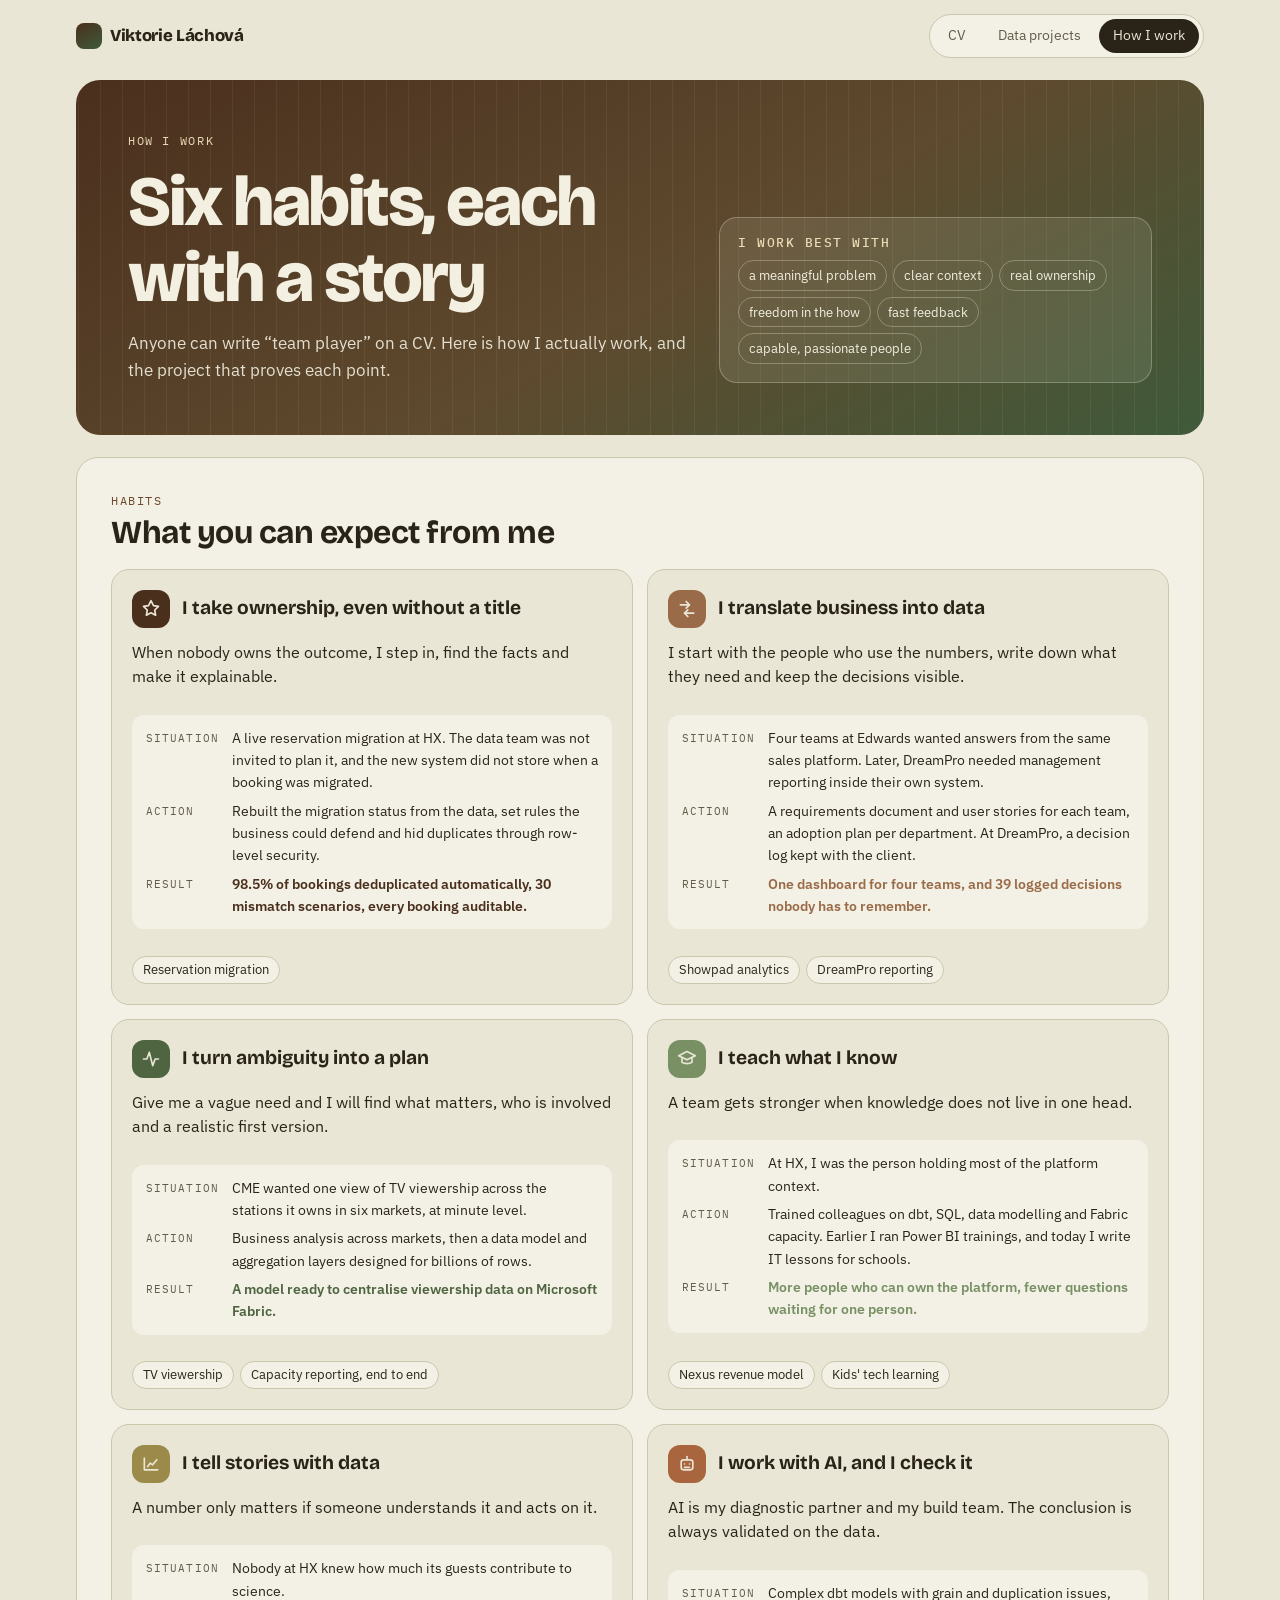
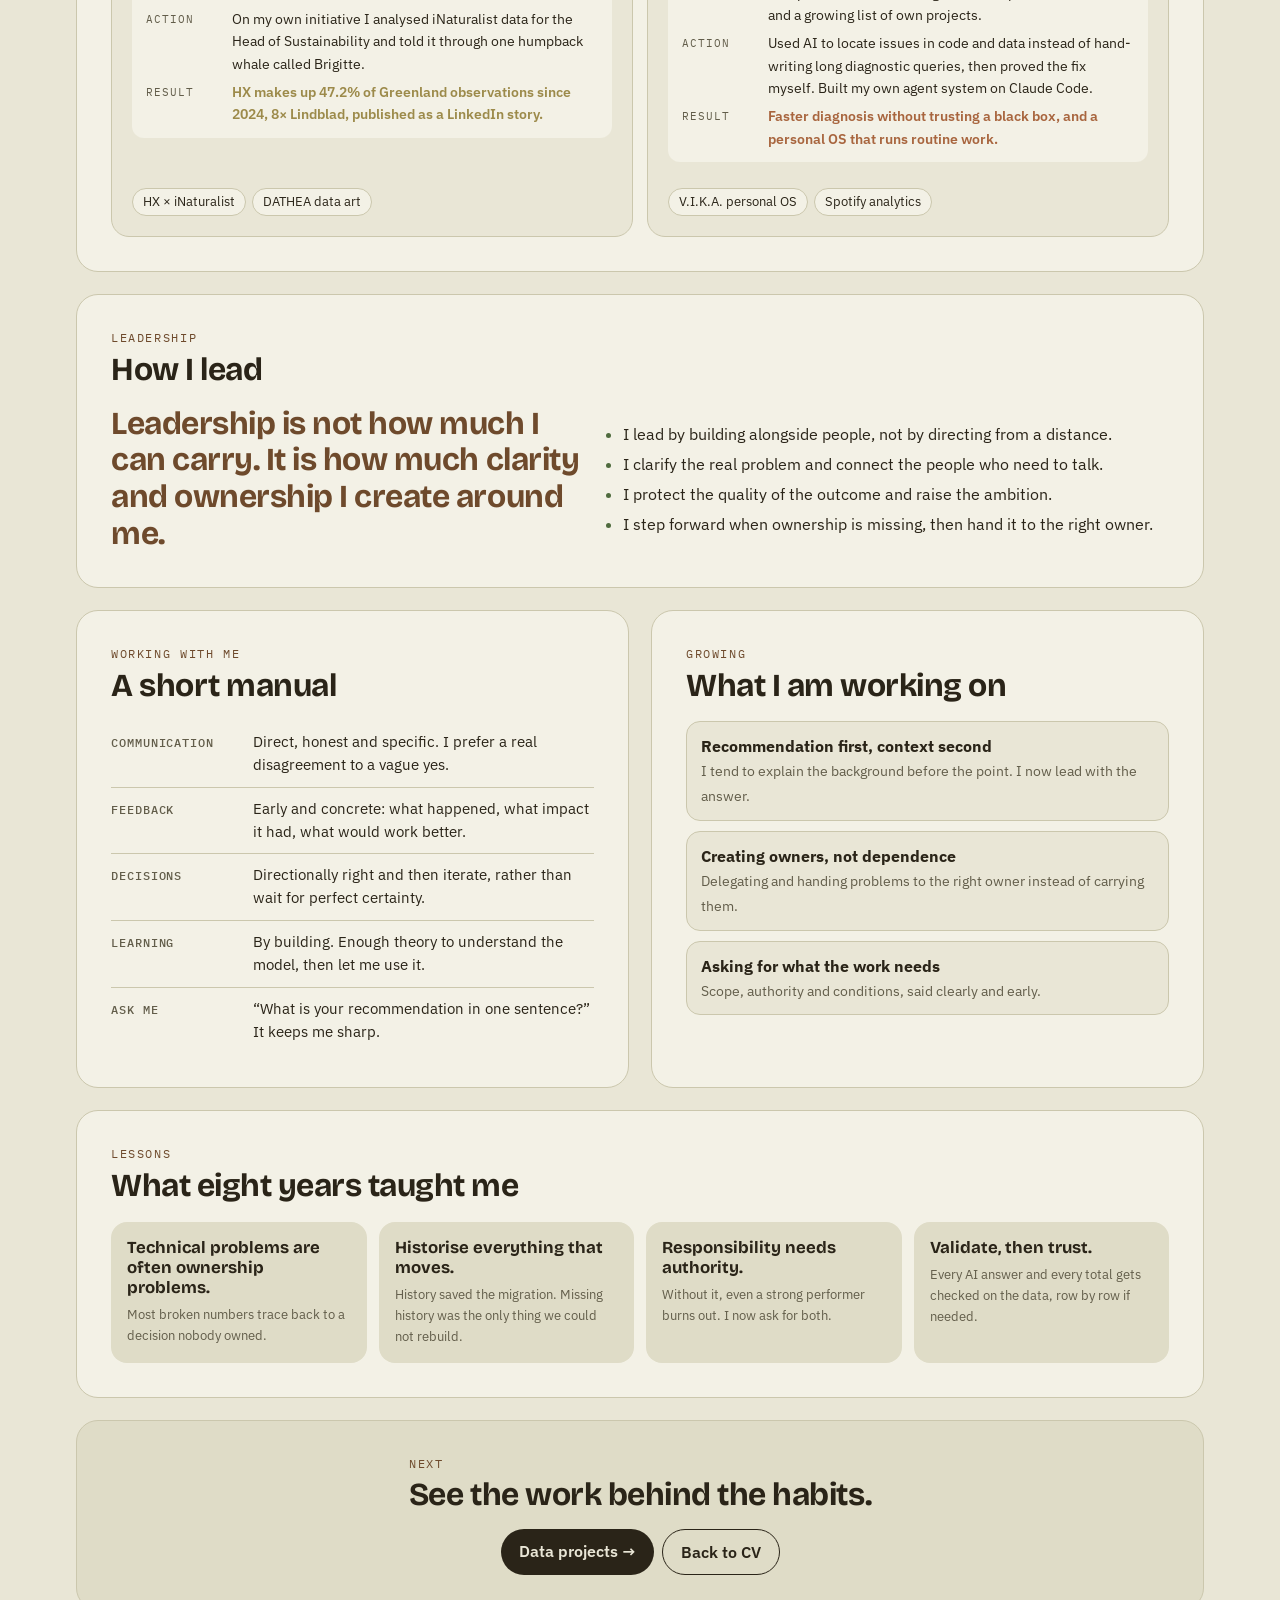
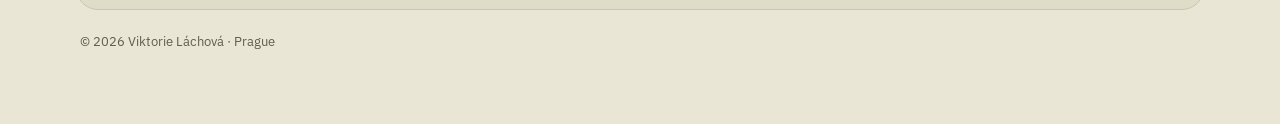
==== how-i-work.html @ 1d1a9256 "Portfolio site: CV, data projects and how I work Static site for GitHub Pages: CV page, interactive " ====
<!doctype html>
<html lang="en">
<meta charset="utf-8">
<meta name="viewport" content="width=device-width, initial-scale=1, viewport-fit=cover">
<title>Viktorie Láchová · How I Work</title>
<meta name="claude:viewport-fit-sides" content="cover">
<meta name="description" content="How Viktorie Láchová works: six habits, each backed by a real story, plus how to work with her.">
<meta property="og:title" content="Viktorie Láchová · How I Work">
<meta property="og:description" content="Six working habits, each backed by a real project story.">
<meta property="og:type" content="website">
<link rel="preconnect" href="https://fonts.googleapis.com">
<link rel="stylesheet" href="https://fonts.googleapis.com/css2?family=Bricolage+Grotesque:opsz,wght@12..96,500;12..96,700;12..96,800&family=IBM+Plex+Mono:wght@400;500&family=IBM+Plex+Sans:wght@400;500;600&display=swap">
<link rel="stylesheet" href="site.css">
<style>
/* How I work: short hero with a one-sentence manual, six habit cards each proving itself with a story, then working-with-me notes and lessons. */
.hero { border-radius: 24px; padding: clamp(26px, 5vw, 52px) clamp(20px, 5vw, 52px); color: var(--hero-ink);
  background: repeating-linear-gradient(90deg, rgba(245,238,223,0) 0 2px, rgba(245,238,223,0.06) 2px 3px, rgba(245,238,223,0) 3px 22px),
    linear-gradient(150deg, var(--hero-a) 0%, var(--hero-b) 55%, var(--hero-c) 100%);
  display: grid; grid-template-columns: minmax(0, 1.3fr) minmax(0, 1fr); gap: 28px; align-items: end; }
@media (max-width: 860px) { .hero { grid-template-columns: 1fr; } }
.hero .eyebrow { color: #E9D9B4; }
.hero-text { display: flex; flex-direction: column; gap: 14px; min-width: 0; }
.hero h1 { font-size: clamp(2.3rem, 7vw, 4.4rem); }
.hero p { color: rgba(243, 240, 226, 0.9); font-size: 1.08rem; }
.quick { background: rgba(243,240,226,0.10); border: 1px solid rgba(243,240,226,0.28); border-radius: 18px; padding: 18px; display: flex; flex-direction: column; gap: 10px; }
.quick h2 { font-family: var(--f-mono); font-size: 0.8rem; font-weight: 500; letter-spacing: 0.12em; text-transform: uppercase; color: #E9D9B4; }
.quick ul { margin: 0; padding: 0; list-style: none; display: flex; flex-wrap: wrap; gap: 6px; }
.quick li { font-size: 0.84rem; padding: 4px 10px; border-radius: 999px; border: 1px solid rgba(243,240,226,0.3); }

.habits { display: grid; grid-template-columns: repeat(2, minmax(0, 1fr)); gap: 14px; }
@media (max-width: 820px) { .habits { grid-template-columns: 1fr; } }
.habit { background: var(--paper); border: 1px solid var(--line); border-radius: 18px; padding: 20px; display: flex; flex-direction: column; gap: 12px; min-width: 0; }
.habit header { display: flex; align-items: center; gap: 12px; }
.habit .ic { width: 38px; height: 38px; border-radius: 12px; background: var(--hc); color: var(--paper); display: grid; place-items: center; flex: none; }
.habit .ic svg { width: 20px; height: 20px; }
.habit h3 { font-size: 1.2rem; }
.habit .claim { font-size: 0.98rem; }
.story { display: grid; grid-template-columns: 74px minmax(0, 1fr); gap: 6px 12px; font-size: 0.9rem; background: var(--sheet); border-radius: 12px; padding: 12px 14px; }
.story dt { font-family: var(--f-mono); font-size: 0.68rem; letter-spacing: 0.1em; text-transform: uppercase; color: var(--muted); padding-top: 3px; }
.story dd { margin: 0; }
.story dd.r { font-weight: 600; color: var(--hc); }
.links { display: flex; flex-wrap: wrap; gap: 6px; margin-top: auto; }
.links a { font-size: 0.8rem; text-decoration: none; padding: 3px 10px; border-radius: 999px; border: 1px solid var(--line); background: var(--sheet); color: var(--ink); }
.links a:hover { border-color: var(--hc); color: var(--hc); }

.lead { display: grid; grid-template-columns: minmax(0, 1fr) minmax(0, 1.2fr); gap: 24px; align-items: center; }
@media (max-width: 820px) { .lead { grid-template-columns: 1fr; } }
.lead blockquote { margin: 0; font-family: var(--f-display); font-size: clamp(1.4rem, 3vw, 2rem); font-weight: 700; letter-spacing: -0.015em; line-height: 1.15; color: var(--sig); }
.lead ul { margin: 0; padding-left: 18px; display: flex; flex-direction: column; gap: 6px; }
.lead li::marker { color: var(--moss); }

.two { display: grid; grid-template-columns: repeat(2, minmax(0, 1fr)); gap: 22px; }
@media (max-width: 820px) { .two { grid-template-columns: 1fr; } }
.kv { display: flex; flex-direction: column; }
.kv div { display: grid; grid-template-columns: 130px minmax(0, 1fr); gap: 12px; padding: 10px 0; border-top: 1px solid var(--line); font-size: 0.92rem; }
.kv div:first-child { border-top: 0; }
.kv b { font-family: var(--f-mono); font-size: 0.72rem; letter-spacing: 0.08em; text-transform: uppercase; color: var(--muted); font-weight: 500; padding-top: 3px; }
@media (max-width: 480px) { .kv div { grid-template-columns: 1fr; gap: 2px; } }
.growth { display: flex; flex-direction: column; gap: 10px; }
.growth div { background: var(--paper); border: 1px solid var(--line); border-radius: 14px; padding: 12px 14px; }
.growth b { display: block; }
.growth span { font-size: 0.88rem; color: var(--muted); }

.lessons { display: grid; grid-template-columns: repeat(4, minmax(0, 1fr)); gap: 12px; }
@media (max-width: 900px) { .lessons { grid-template-columns: repeat(2, minmax(0, 1fr)); } }
@media (max-width: 520px) { .lessons { grid-template-columns: 1fr; } }
.lesson { background: var(--sheet-2); border-radius: 16px; padding: 16px; display: flex; flex-direction: column; gap: 6px; }
.lesson q { font-family: var(--f-display); font-weight: 700; font-size: 1.05rem; line-height: 1.2; quotes: none; }
.lesson span { font-size: 0.84rem; color: var(--muted); }
.cta { display: flex; justify-content: space-between; align-items: center; gap: 16px; flex-wrap: wrap; background: var(--sheet-2); }
.cta .btns { display: flex; gap: 8px; flex-wrap: wrap; }
.cta a { background: var(--ink); color: var(--paper); text-decoration: none; padding: 10px 18px; border-radius: 999px; font-weight: 600; }
.cta a.alt { background: transparent; color: var(--ink); border: 1px solid var(--ink); }
footer { font-size: 0.8rem; color: var(--muted); padding: 0 4px; }
</style>

<div class="wrap">
  <nav class="topnav" aria-label="Pages">
    <a class="brand" href="index.html"><i></i>Viktorie Láchová</a>
    <div class="pages"><a href="index.html">CV</a><a href="projects.html">Data projects</a><a href="how-i-work.html" aria-current="page">How I work</a></div>
  </nav>

  <header class="hero">
    <div class="hero-text">
      <span class="eyebrow">How I work</span>
      <h1>Six habits, each with a story</h1>
      <p>Anyone can write “team player” on a CV. Here is how I actually work, and the project that proves each point.</p>
    </div>
    <aside class="quick" aria-label="I work best with">
      <h2>I work best with</h2>
      <ul><li>a meaningful problem</li><li>clear context</li><li>real ownership</li><li>freedom in the how</li><li>fast feedback</li><li>capable, passionate people</li></ul>
    </aside>
  </header>

  <section aria-labelledby="hab-h">
    <div class="sec-head"><span class="eyebrow">Habits</span><h2 id="hab-h">What you can expect from me</h2></div>
    <div class="habits">

      <article class="habit" style="--hc: var(--c-me)">
        <header><span class="ic"><svg viewBox="0 0 24 24" fill="none" stroke="currentColor" stroke-width="2" stroke-linecap="round" stroke-linejoin="round" aria-hidden="true"><path d="M12 2l3 6 6 .9-4.5 4.3 1 6.3L12 16.6 6.5 19.5l1-6.3L3 8.9 9 8z"/></svg></span><h3>I take ownership, even without a title</h3></header>
        <p class="claim">When nobody owns the outcome, I step in, find the facts and make it explainable.</p>
        <dl class="story">
          <dt>Situation</dt><dd>A live reservation migration at HX. The data team was not invited to plan it, and the new system did not store when a booking was migrated.</dd>
          <dt>Action</dt><dd>Rebuilt the migration status from the data, set rules the business could defend and hid duplicates through row-level security.</dd>
          <dt>Result</dt><dd class="r">98.5% of bookings deduplicated automatically, 30 mismatch scenarios, every booking auditable.</dd>
        </dl>
        <div class="links"><a href="projects.html#hx-migration">Reservation migration</a></div>
      </article>

      <article class="habit" style="--hc: var(--c-ba)">
        <header><span class="ic"><svg viewBox="0 0 24 24" fill="none" stroke="currentColor" stroke-width="2" stroke-linecap="round" stroke-linejoin="round" aria-hidden="true"><path d="M4 7h11M11 3l4 4-4 4M20 17H9M13 13l-4 4 4 4"/></svg></span><h3>I translate business into data</h3></header>
        <p class="claim">I start with the people who use the numbers, write down what they need and keep the decisions visible.</p>
        <dl class="story">
          <dt>Situation</dt><dd>Four teams at Edwards wanted answers from the same sales platform. Later, DreamPro needed management reporting inside their own system.</dd>
          <dt>Action</dt><dd>A requirements document and user stories for each team, an adoption plan per department. At DreamPro, a decision log kept with the client.</dd>
          <dt>Result</dt><dd class="r">One dashboard for four teams, and 39 logged decisions nobody has to remember.</dd>
        </dl>
        <div class="links"><a href="projects.html#edwards-showpad">Showpad analytics</a><a href="projects.html#dreampro">DreamPro reporting</a></div>
      </article>

      <article class="habit" style="--hc: var(--c-de)">
        <header><span class="ic"><svg viewBox="0 0 24 24" fill="none" stroke="currentColor" stroke-width="2" stroke-linecap="round" stroke-linejoin="round" aria-hidden="true"><path d="M3 12h4l3-8 4 16 3-8h4"/></svg></span><h3>I turn ambiguity into a plan</h3></header>
        <p class="claim">Give me a vague need and I will find what matters, who is involved and a realistic first version.</p>
        <dl class="story">
          <dt>Situation</dt><dd>CME wanted one view of TV viewership across the stations it owns in six markets, at minute level.</dd>
          <dt>Action</dt><dd>Business analysis across markets, then a data model and aggregation layers designed for billions of rows.</dd>
          <dt>Result</dt><dd class="r">A model ready to centralise viewership data on Microsoft Fabric.</dd>
        </dl>
        <div class="links"><a href="projects.html#billigence-tv">TV viewership</a><a href="projects.html#billigence-prometheus">Capacity reporting, end to end</a></div>
      </article>

      <article class="habit" style="--hc: var(--c-ae)">
        <header><span class="ic"><svg viewBox="0 0 24 24" fill="none" stroke="currentColor" stroke-width="2" stroke-linecap="round" stroke-linejoin="round" aria-hidden="true"><path d="M2 8l10-5 10 5-10 5z"/><path d="M6 10.5V16c3 2 9 2 12 0v-5.5"/></svg></span><h3>I teach what I know</h3></header>
        <p class="claim">A team gets stronger when knowledge does not live in one head.</p>
        <dl class="story">
          <dt>Situation</dt><dd>At HX, I was the person holding most of the platform context.</dd>
          <dt>Action</dt><dd>Trained colleagues on dbt, SQL, data modelling and Fabric capacity. Earlier I ran Power BI trainings, and today I write IT lessons for schools.</dd>
          <dt>Result</dt><dd class="r">More people who can own the platform, fewer questions waiting for one person.</dd>
        </dl>
        <div class="links"><a href="projects.html#hx-nexus">Nexus revenue model</a><a href="projects.html#kids-tech">Kids' tech learning</a></div>
      </article>

      <article class="habit" style="--hc: var(--c-da)">
        <header><span class="ic"><svg viewBox="0 0 24 24" fill="none" stroke="currentColor" stroke-width="2" stroke-linecap="round" stroke-linejoin="round" aria-hidden="true"><path d="M4 19V5M4 19h16M8 15l3-4 3 2 5-6"/></svg></span><h3>I tell stories with data</h3></header>
        <p class="claim">A number only matters if someone understands it and acts on it.</p>
        <dl class="story">
          <dt>Situation</dt><dd>Nobody at HX knew how much its guests contribute to science.</dd>
          <dt>Action</dt><dd>On my own initiative I analysed iNaturalist data for the Head of Sustainability and told it through one humpback whale called Brigitte.</dd>
          <dt>Result</dt><dd class="r">HX makes up 47.2% of Greenland observations since 2024, 8× Lindblad, published as a LinkedIn story.</dd>
        </dl>
        <div class="links"><a href="projects.html#hx-inaturalist">HX × iNaturalist</a><a href="projects.html#dathea">DATHEA data art</a></div>
      </article>

      <article class="habit" style="--hc: var(--c-aie)">
        <header><span class="ic"><svg viewBox="0 0 24 24" fill="none" stroke="currentColor" stroke-width="2" stroke-linecap="round" stroke-linejoin="round" aria-hidden="true"><rect x="5" y="7" width="14" height="12" rx="3"/><path d="M12 3v4M9 12h.01M15 12h.01M9 16h6"/></svg></span><h3>I work with AI, and I check it</h3></header>
        <p class="claim">AI is my diagnostic partner and my build team. The conclusion is always validated on the data.</p>
        <dl class="story">
          <dt>Situation</dt><dd>Complex dbt models with grain and duplication issues, and a growing list of own projects.</dd>
          <dt>Action</dt><dd>Used AI to locate issues in code and data instead of hand-writing long diagnostic queries, then proved the fix myself. Built my own agent system on Claude Code.</dd>
          <dt>Result</dt><dd class="r">Faster diagnosis without trusting a black box, and a personal OS that runs routine work.</dd>
        </dl>
        <div class="links"><a href="projects.html#vika-os">V.I.K.A. personal OS</a><a href="projects.html#spotify">Spotify analytics</a></div>
      </article>
    </div>
  </section>

  <section aria-labelledby="lead-h">
    <div class="sec-head"><span class="eyebrow">Leadership</span><h2 id="lead-h">How I lead</h2></div>
    <div class="lead">
      <blockquote>Leadership is not how much I can carry. It is how much clarity and ownership I create around me.</blockquote>
      <ul>
        <li>I lead by building alongside people, not by directing from a distance.</li>
        <li>I clarify the real problem and connect the people who need to talk.</li>
        <li>I protect the quality of the outcome and raise the ambition.</li>
        <li>I step forward when ownership is missing, then hand it to the right owner.</li>
      </ul>
    </div>
  </section>

  <div class="two">
    <section aria-labelledby="with-h">
      <div class="sec-head"><span class="eyebrow">Working with me</span><h2 id="with-h">A short manual</h2></div>
      <div class="kv">
        <div><b>Communication</b><span>Direct, honest and specific. I prefer a real disagreement to a vague yes.</span></div>
        <div><b>Feedback</b><span>Early and concrete: what happened, what impact it had, what would work better.</span></div>
        <div><b>Decisions</b><span>Directionally right and then iterate, rather than wait for perfect certainty.</span></div>
        <div><b>Learning</b><span>By building. Enough theory to understand the model, then let me use it.</span></div>
        <div><b>Ask me</b><span>“What is your recommendation in one sentence?” It keeps me sharp.</span></div>
      </div>
    </section>

    <section aria-labelledby="grow-h">
      <div class="sec-head"><span class="eyebrow">Growing</span><h2 id="grow-h">What I am working on</h2></div>
      <div class="growth">
        <div><b>Recommendation first, context second</b><span>I tend to explain the background before the point. I now lead with the answer.</span></div>
        <div><b>Creating owners, not dependence</b><span>Delegating and handing problems to the right owner instead of carrying them.</span></div>
        <div><b>Asking for what the work needs</b><span>Scope, authority and conditions, said clearly and early.</span></div>
      </div>
    </section>
  </div>

  <section aria-labelledby="les-h">
    <div class="sec-head"><span class="eyebrow">Lessons</span><h2 id="les-h">What eight years taught me</h2></div>
    <div class="lessons">
      <div class="lesson"><q>Technical problems are often ownership problems.</q><span>Most broken numbers trace back to a decision nobody owned.</span></div>
      <div class="lesson"><q>Historise everything that moves.</q><span>History saved the migration. Missing history was the only thing we could not rebuild.</span></div>
      <div class="lesson"><q>Responsibility needs authority.</q><span>Without it, even a strong performer burns out. I now ask for both.</span></div>
      <div class="lesson"><q>Validate, then trust.</q><span>Every AI answer and every total gets checked on the data, row by row if needed.</span></div>
    </div>
  </section>

  <section class="cta">
    <div class="sec-head"><span class="eyebrow">Next</span><h2>See the work behind the habits.</h2></div>
    <div class="btns"><a href="projects.html">Data projects →</a><a class="alt" href="index.html">Back to CV</a></div>
  </section>

  <footer>© 2026 Viktorie Láchová · Prague</footer>
</div>
---- site.css ----
/* Shared look for all portfolio pages: earthy brown to moss green, beige paper, Bricolage Grotesque + IBM Plex. */
:root {
  color-scheme: light;
  --paper: #E9E6D6; --sheet: #F3F1E6; --sheet-2: #DFDCC7;
  --ink: #2A2418; --muted: #625D4A; --line: #CBC7AD; --grid: #C3BEA0;
  --hero-a: #4A2F1D; --hero-b: #5E4A2E; --hero-c: #3F5A3A; --hero-ink: #F3F0E2;
  --sig: #6E4A2C; --moss: #4F6B3E; --up: #4F6B3E; --down: #9A5A36;
  --c-de: #4F6440; --c-ae: #789064; --c-da: #9C8A4A; --c-ba: #9A6B48;
  --c-ds: #66703A; --c-mle: #7D705A; --c-aie: #A8653E; --c-me: #4A2F1D;
  --k-job: #6B4630; --k-freelance: #4F6B3E; --k-case: #9C8A4A; --k-project: #789064; --k-creative: #9A6B48;
  --f-display: "Bricolage Grotesque", "Segoe UI", system-ui, sans-serif;
  --f-body: "IBM Plex Sans", "Segoe UI", system-ui, sans-serif;
  --f-mono: "IBM Plex Mono", ui-monospace, Consolas, monospace;
}
@media (prefers-color-scheme: dark) { :root:not([data-theme="light"]) {
  color-scheme: dark;
  --paper: #191B14; --sheet: #22251B; --sheet-2: #2C3023; --ink: #EEEBDC; --muted: #ADA98F; --line: #3B3F2E; --grid: #444833;
  --hero-a: #2E1D12; --hero-b: #45361F; --hero-c: #2F4529;
  --sig: #D2AE80; --moss: #A8BF8F; --up: #A8BF8F; --down: #D9977A;
  --c-de: #94A585; --c-ae: #B3C6A2; --c-da: #D3C182; --c-ba: #CC9D7E; --c-ds: #A9AE68; --c-mle: #B8AA92; --c-aie: #E09B6E; --c-me: #E3C49A;
  --k-job: #D2A57E; --k-freelance: #A8BF8F; --k-case: #D3C182; --k-project: #B3C6A2; --k-creative: #CC9D7E;
} }
:root[data-theme="dark"] {
  color-scheme: dark;
  --paper: #191B14; --sheet: #22251B; --sheet-2: #2C3023; --ink: #EEEBDC; --muted: #ADA98F; --line: #3B3F2E; --grid: #444833;
  --hero-a: #2E1D12; --hero-b: #45361F; --hero-c: #2F4529;
  --sig: #D2AE80; --moss: #A8BF8F; --up: #A8BF8F; --down: #D9977A;
  --c-de: #94A585; --c-ae: #B3C6A2; --c-da: #D3C182; --c-ba: #CC9D7E; --c-ds: #A9AE68; --c-mle: #B8AA92; --c-aie: #E09B6E; --c-me: #E3C49A;
  --k-job: #D2A57E; --k-freelance: #A8BF8F; --k-case: #D3C182; --k-project: #B3C6A2; --k-creative: #CC9D7E;
}
* { box-sizing: border-box; }
html { scroll-behavior: smooth; }
@media (prefers-reduced-motion: reduce) { html { scroll-behavior: auto; } }
body { background: var(--paper); color: var(--ink); font-family: var(--f-body); font-size: 15.5px; line-height: 1.55; margin: 0; }
.wrap { max-width: 1160px; margin: 0 auto; padding-block: 14px 72px;
  padding-left: max(16px, env(safe-area-inset-left, 0px)); padding-right: max(16px, env(safe-area-inset-right, 0px));
  display: flex; flex-direction: column; gap: 22px; }
h1, h2, h3 { font-family: var(--f-display); text-wrap: balance; margin: 0; line-height: 1.08; }
h1 { font-size: clamp(2.5rem, 8vw, 5rem); font-weight: 800; letter-spacing: -0.035em; }
h2 { font-size: clamp(1.45rem, 3.2vw, 2rem); font-weight: 700; letter-spacing: -0.015em; }
h3 { font-size: 1.05rem; font-weight: 700; }
p { margin: 0; max-width: 68ch; }
a { color: var(--sig); }
.eyebrow { font-family: var(--f-mono); font-size: 0.72rem; letter-spacing: 0.14em; text-transform: uppercase; color: var(--sig); }
.muted { color: var(--muted); }
:focus-visible { outline: 2px solid var(--sig); outline-offset: 2px; }
button { font: inherit; color: inherit; }
section { background: var(--sheet); border: 1px solid var(--line); border-radius: 22px; padding: clamp(18px, 4vw, 34px); display: flex; flex-direction: column; gap: 18px; scroll-margin-top: 12px; }
.sec-head { display: flex; flex-direction: column; gap: 6px; }
.tag { font-family: var(--f-mono); font-size: 0.68rem; padding: 2px 8px; border-radius: 999px; background: var(--sheet-2); color: var(--muted); }

/* site navigation shared by every page */
.topnav { display: flex; align-items: center; justify-content: space-between; gap: 12px; flex-wrap: wrap; }
.brand { font-family: var(--f-display); font-weight: 800; font-size: 1.05rem; letter-spacing: -0.02em; color: var(--ink); text-decoration: none; display: inline-flex; align-items: center; gap: 8px; }
.brand i { width: 26px; height: 26px; border-radius: 8px; background: linear-gradient(150deg, var(--hero-a), var(--hero-c)); display: inline-block; }
.pages { display: flex; gap: 4px; background: var(--sheet); border: 1px solid var(--line); border-radius: 999px; padding: 4px; }
.pages a { text-decoration: none; color: var(--muted); font-size: 0.88rem; padding: 6px 14px; border-radius: 999px; }
.pages a:hover { color: var(--ink); }
.pages a[aria-current="page"] { background: var(--ink); color: var(--paper); }
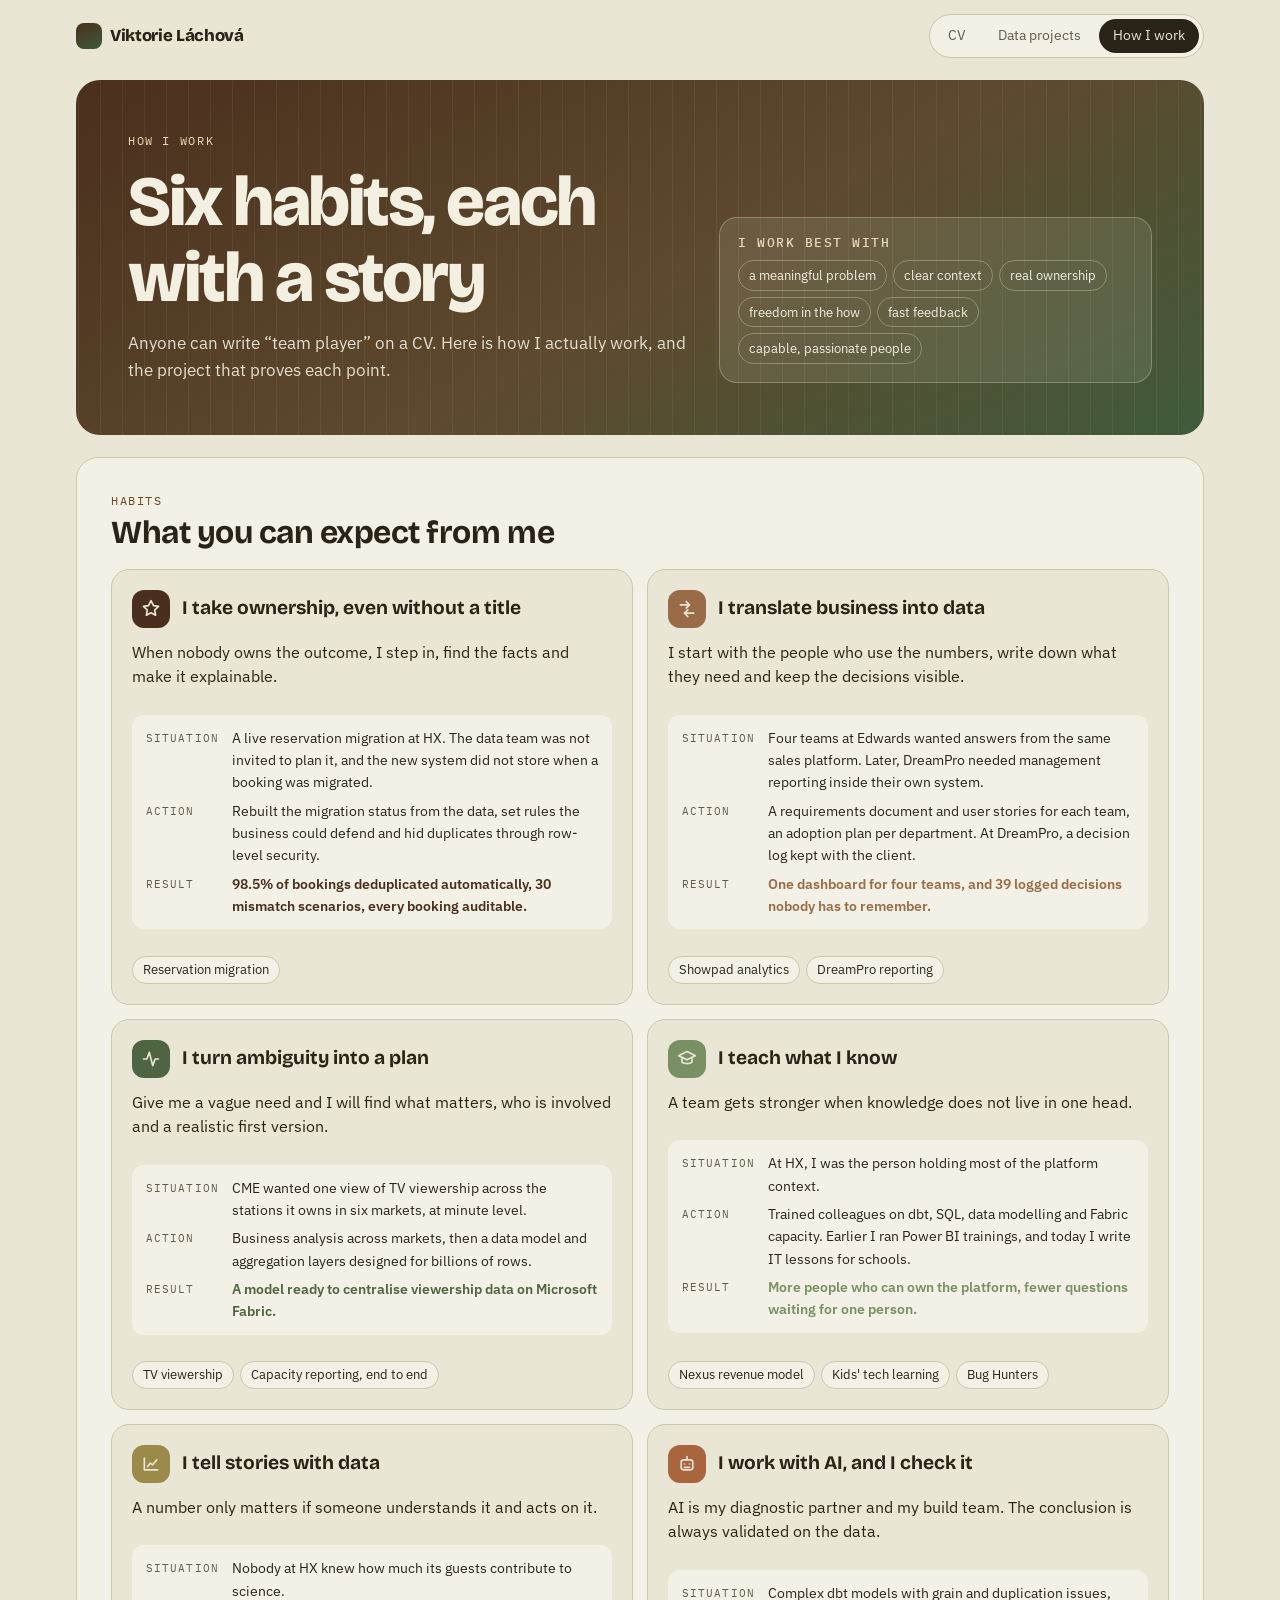
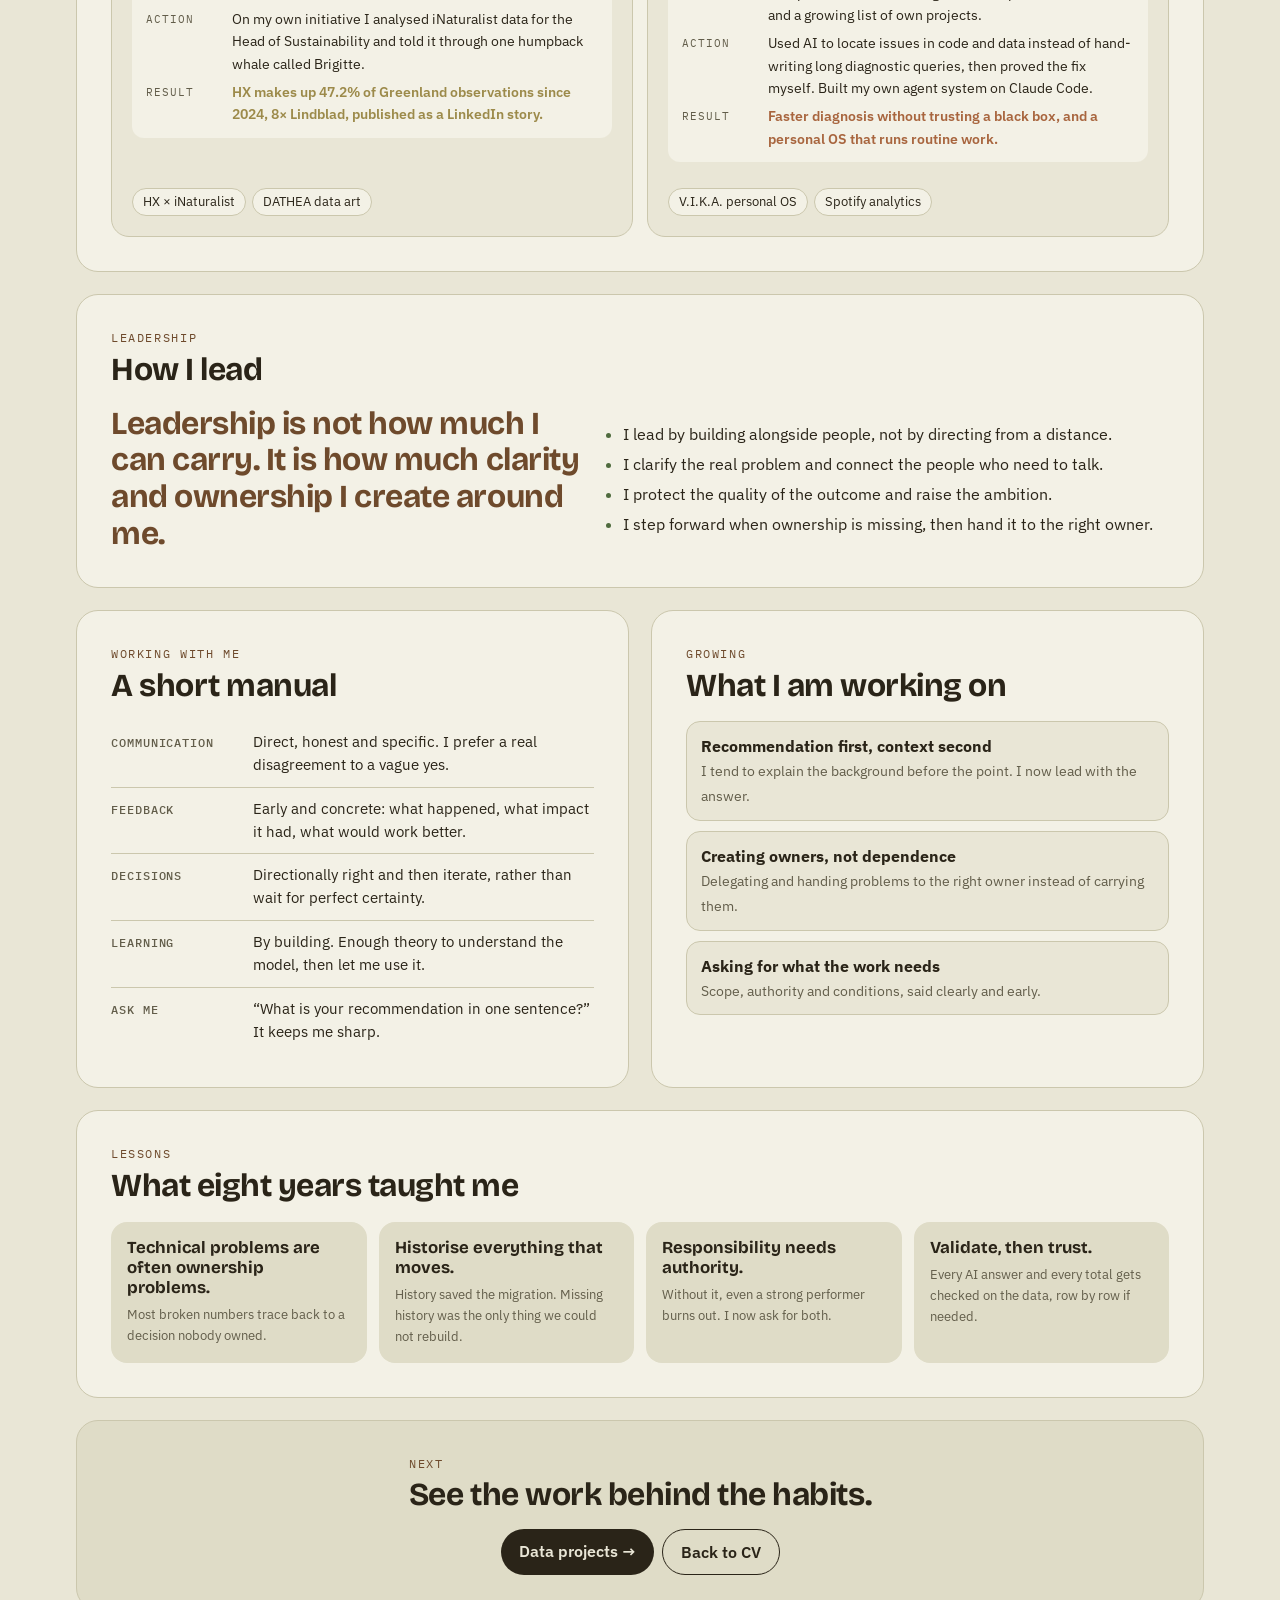
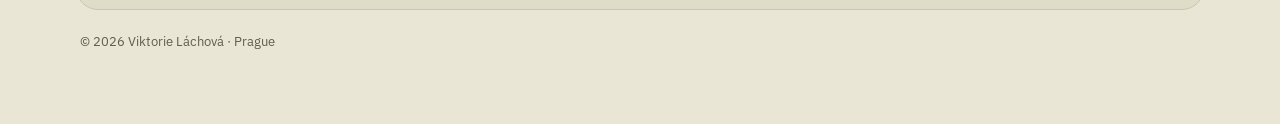
==== commit f985c7a0: "Add Infinitum: Bug Hunters as its own project Co-Authored-By: Claude Opus 5.5 <noreply@anthropic.com" ====
--- a/how-i-work.html
+++ b/how-i-work.html
@@ -137,7 +137,7 @@
           <dt>Action</dt><dd>Trained colleagues on dbt, SQL, data modelling and Fabric capacity. Earlier I ran Power BI trainings, and today I write IT lessons for schools.</dd>
           <dt>Result</dt><dd class="r">More people who can own the platform, fewer questions waiting for one person.</dd>
         </dl>
-        <div class="links"><a href="projects.html#hx-nexus">Nexus revenue model</a><a href="projects.html#kids-tech">Kids' tech learning</a></div>
+        <div class="links"><a href="projects.html#hx-nexus">Nexus revenue model</a><a href="projects.html#kids-tech">Kids' tech learning</a><a href="projects.html#bug-hunters">Bug Hunters</a></div>
       </article>
 
       <article class="habit" style="--hc: var(--c-da)">
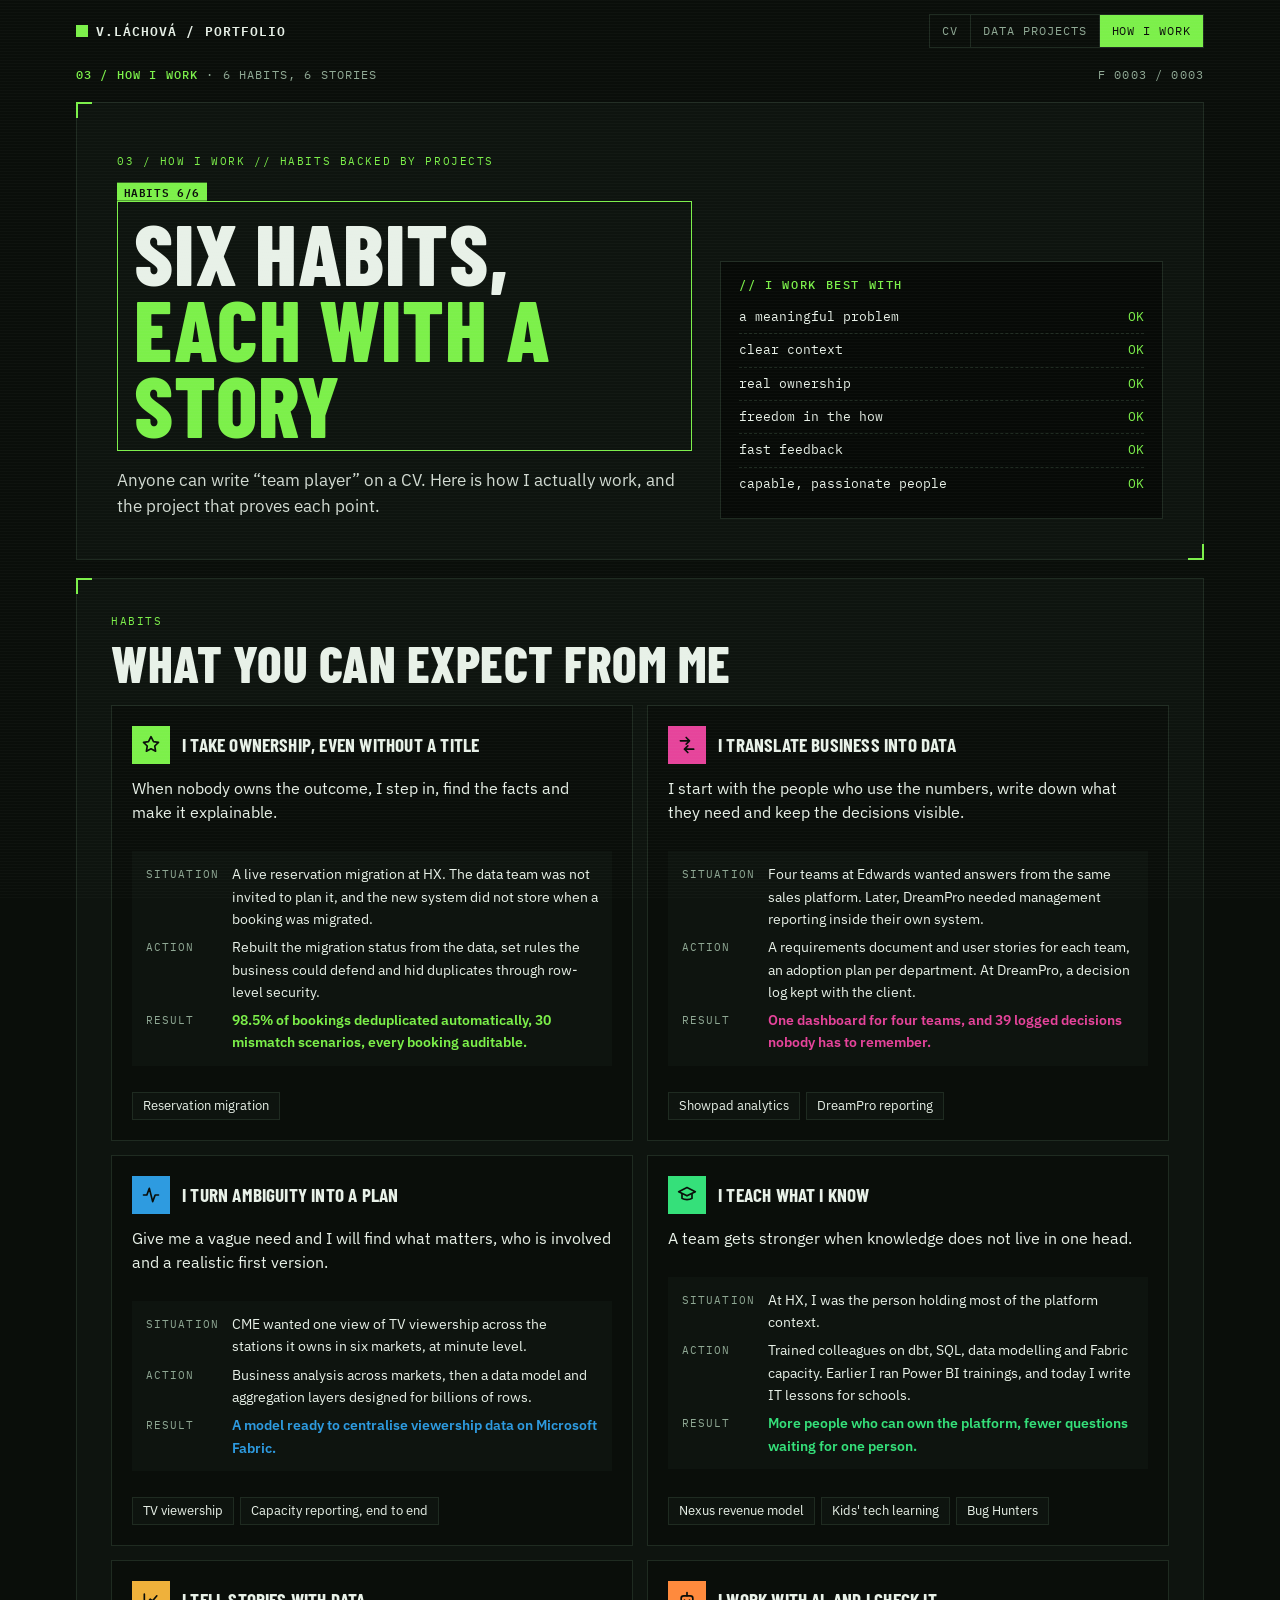
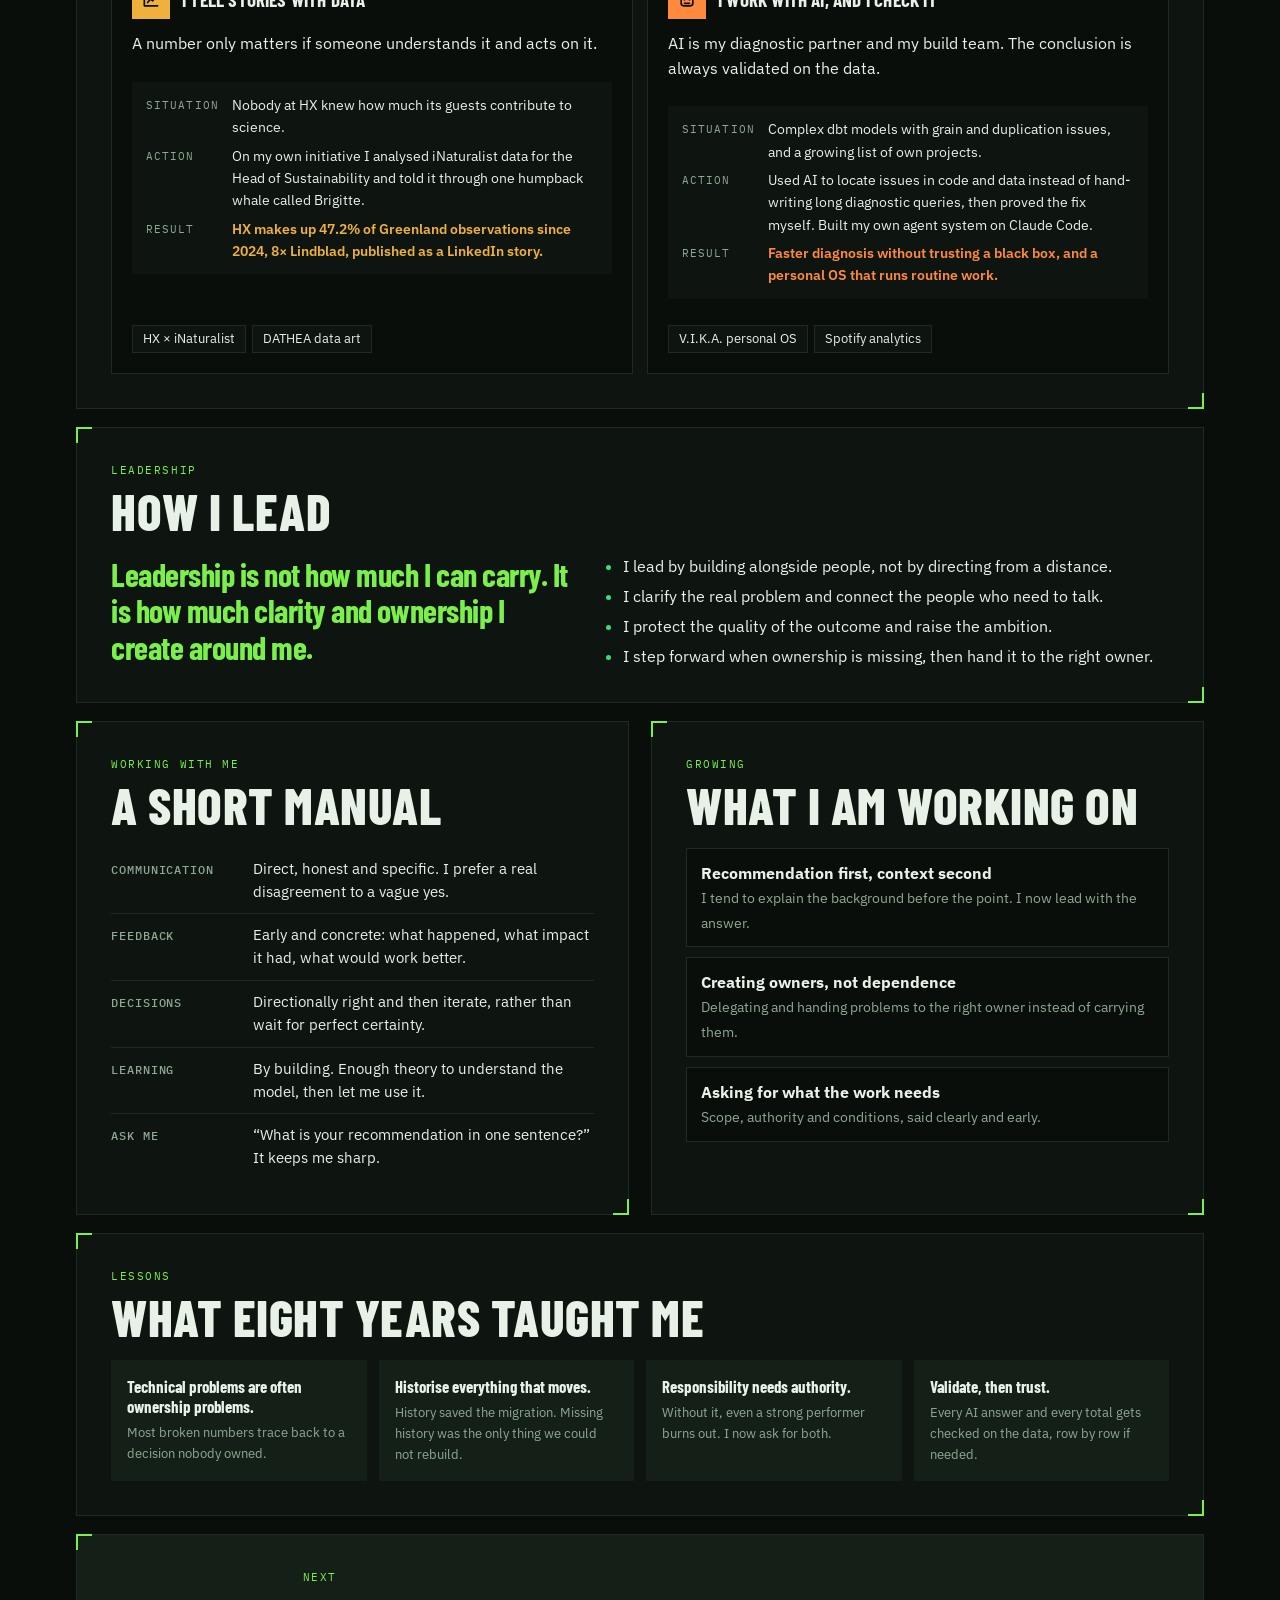
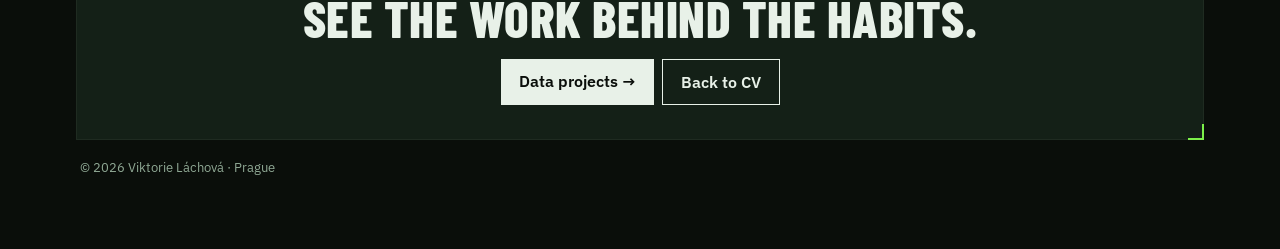
==== commit c43c5554: "Raw-data style across all pages site.css now carries the DATHEA screen look (near-black, acid green," ====
--- a/how-i-work.html
+++ b/how-i-work.html
@@ -9,38 +9,42 @@
 <meta property="og:description" content="Six working habits, each backed by a real project story.">
 <meta property="og:type" content="website">
 <link rel="preconnect" href="https://fonts.googleapis.com">
-<link rel="stylesheet" href="https://fonts.googleapis.com/css2?family=Bricolage+Grotesque:opsz,wght@12..96,500;12..96,700;12..96,800&family=IBM+Plex+Mono:wght@400;500&family=IBM+Plex+Sans:wght@400;500;600&display=swap">
+<link rel="stylesheet" href="https://fonts.googleapis.com/css2?family=Barlow+Condensed:wght@500;700;800&family=IBM+Plex+Mono:wght@400;500;600&family=IBM+Plex+Sans:wght@400;500;600&display=swap">
 <link rel="stylesheet" href="site.css">
 <style>
 /* How I work: short hero with a one-sentence manual, six habit cards each proving itself with a story, then working-with-me notes and lessons. */
-.hero { border-radius: 24px; padding: clamp(26px, 5vw, 52px) clamp(20px, 5vw, 52px); color: var(--hero-ink);
-  background: repeating-linear-gradient(90deg, rgba(245,238,223,0) 0 2px, rgba(245,238,223,0.06) 2px 3px, rgba(245,238,223,0) 3px 22px),
-    linear-gradient(150deg, var(--hero-a) 0%, var(--hero-b) 55%, var(--hero-c) 100%);
+.hero { position: relative; background: var(--sheet); border: 1px solid var(--line); padding: clamp(22px, 4vw, 40px);
   display: grid; grid-template-columns: minmax(0, 1.3fr) minmax(0, 1fr); gap: 28px; align-items: end; }
+.hero::before, .hero::after { content: ""; position: absolute; width: 14px; height: 14px; border-color: var(--sig); border-style: solid; }
+.hero::before { top: -1px; left: -1px; border-width: 2px 0 0 2px; }
+.hero::after { bottom: -1px; right: -1px; border-width: 0 2px 2px 0; }
 @media (max-width: 860px) { .hero { grid-template-columns: 1fr; } }
-.hero .eyebrow { color: #E9D9B4; }
-.hero-text { display: flex; flex-direction: column; gap: 14px; min-width: 0; }
-.hero h1 { font-size: clamp(2.3rem, 7vw, 4.4rem); }
-.hero p { color: rgba(243, 240, 226, 0.9); font-size: 1.08rem; }
-.quick { background: rgba(243,240,226,0.10); border: 1px solid rgba(243,240,226,0.28); border-radius: 18px; padding: 18px; display: flex; flex-direction: column; gap: 10px; }
-.quick h2 { font-family: var(--f-mono); font-size: 0.8rem; font-weight: 500; letter-spacing: 0.12em; text-transform: uppercase; color: #E9D9B4; }
-.quick ul { margin: 0; padding: 0; list-style: none; display: flex; flex-wrap: wrap; gap: 6px; }
-.quick li { font-size: 0.84rem; padding: 4px 10px; border-radius: 999px; border: 1px solid rgba(243,240,226,0.3); }
+.hero-text { display: flex; flex-direction: column; gap: 16px; min-width: 0; padding-top: 10px; }
+.hero .detect { align-self: flex-start; max-width: 100%; padding: 12px 16px 8px; margin-top: 14px; }
+.hero h1 { font-size: clamp(2.6rem, 8vw, 5.4rem); }
+.hero h1 span { color: var(--sig); }
+.hero p { font-size: 1.06rem; opacity: 0.9; }
+.quick { border: 1px solid var(--line); background: #070A07; padding: 18px; display: flex; flex-direction: column; gap: 10px; }
+.quick h2 { font-family: var(--f-mono); font-size: 0.72rem; font-weight: 500; letter-spacing: 0.14em; color: var(--sig); }
+.quick ul { margin: 0; padding: 0; list-style: none; display: flex; flex-direction: column; gap: 0; font-family: var(--f-mono); font-size: 0.82rem; }
+.quick li { padding: 6px 0; border-top: 1px dashed var(--line); display: flex; justify-content: space-between; gap: 10px; }
+.quick li:first-child { border-top: 0; }
+.quick li::after { content: "OK"; color: var(--sig); }
 
 .habits { display: grid; grid-template-columns: repeat(2, minmax(0, 1fr)); gap: 14px; }
 @media (max-width: 820px) { .habits { grid-template-columns: 1fr; } }
-.habit { background: var(--paper); border: 1px solid var(--line); border-radius: 18px; padding: 20px; display: flex; flex-direction: column; gap: 12px; min-width: 0; }
+.habit { background: var(--paper); border: 1px solid var(--line); border-radius: 0; padding: 20px; display: flex; flex-direction: column; gap: 12px; min-width: 0; }
 .habit header { display: flex; align-items: center; gap: 12px; }
-.habit .ic { width: 38px; height: 38px; border-radius: 12px; background: var(--hc); color: var(--paper); display: grid; place-items: center; flex: none; }
+.habit .ic { width: 38px; height: 38px; border-radius: 0; background: var(--hc); color: var(--paper); display: grid; place-items: center; flex: none; }
 .habit .ic svg { width: 20px; height: 20px; }
 .habit h3 { font-size: 1.2rem; }
 .habit .claim { font-size: 0.98rem; }
-.story { display: grid; grid-template-columns: 74px minmax(0, 1fr); gap: 6px 12px; font-size: 0.9rem; background: var(--sheet); border-radius: 12px; padding: 12px 14px; }
+.story { display: grid; grid-template-columns: 74px minmax(0, 1fr); gap: 6px 12px; font-size: 0.9rem; background: var(--sheet); border-radius: 0; padding: 12px 14px; }
 .story dt { font-family: var(--f-mono); font-size: 0.68rem; letter-spacing: 0.1em; text-transform: uppercase; color: var(--muted); padding-top: 3px; }
 .story dd { margin: 0; }
 .story dd.r { font-weight: 600; color: var(--hc); }
 .links { display: flex; flex-wrap: wrap; gap: 6px; margin-top: auto; }
-.links a { font-size: 0.8rem; text-decoration: none; padding: 3px 10px; border-radius: 999px; border: 1px solid var(--line); background: var(--sheet); color: var(--ink); }
+.links a { font-size: 0.8rem; text-decoration: none; padding: 3px 10px; border-radius: 0; border: 1px solid var(--line); background: var(--sheet); color: var(--ink); }
 .links a:hover { border-color: var(--hc); color: var(--hc); }
 
 .lead { display: grid; grid-template-columns: minmax(0, 1fr) minmax(0, 1.2fr); gap: 24px; align-items: center; }
@@ -57,37 +61,38 @@
 .kv b { font-family: var(--f-mono); font-size: 0.72rem; letter-spacing: 0.08em; text-transform: uppercase; color: var(--muted); font-weight: 500; padding-top: 3px; }
 @media (max-width: 480px) { .kv div { grid-template-columns: 1fr; gap: 2px; } }
 .growth { display: flex; flex-direction: column; gap: 10px; }
-.growth div { background: var(--paper); border: 1px solid var(--line); border-radius: 14px; padding: 12px 14px; }
+.growth div { background: var(--paper); border: 1px solid var(--line); border-radius: 0; padding: 12px 14px; }
 .growth b { display: block; }
 .growth span { font-size: 0.88rem; color: var(--muted); }
 
 .lessons { display: grid; grid-template-columns: repeat(4, minmax(0, 1fr)); gap: 12px; }
 @media (max-width: 900px) { .lessons { grid-template-columns: repeat(2, minmax(0, 1fr)); } }
 @media (max-width: 520px) { .lessons { grid-template-columns: 1fr; } }
-.lesson { background: var(--sheet-2); border-radius: 16px; padding: 16px; display: flex; flex-direction: column; gap: 6px; }
+.lesson { background: var(--sheet-2); border-radius: 0; padding: 16px; display: flex; flex-direction: column; gap: 6px; }
 .lesson q { font-family: var(--f-display); font-weight: 700; font-size: 1.05rem; line-height: 1.2; quotes: none; }
 .lesson span { font-size: 0.84rem; color: var(--muted); }
 .cta { display: flex; justify-content: space-between; align-items: center; gap: 16px; flex-wrap: wrap; background: var(--sheet-2); }
 .cta .btns { display: flex; gap: 8px; flex-wrap: wrap; }
-.cta a { background: var(--ink); color: var(--paper); text-decoration: none; padding: 10px 18px; border-radius: 999px; font-weight: 600; }
+.cta a { background: var(--ink); color: var(--paper); text-decoration: none; padding: 10px 18px; border-radius: 0; font-weight: 600; }
 .cta a.alt { background: transparent; color: var(--ink); border: 1px solid var(--ink); }
 footer { font-size: 0.8rem; color: var(--muted); padding: 0 4px; }
 </style>
 
 <div class="wrap">
   <nav class="topnav" aria-label="Pages">
-    <a class="brand" href="index.html"><i></i>Viktorie Láchová</a>
+    <a class="brand" href="index.html"><i></i>V.Láchová / portfolio</a>
     <div class="pages"><a href="index.html">CV</a><a href="projects.html">Data projects</a><a href="how-i-work.html" aria-current="page">How I work</a></div>
   </nav>
+  <div class="hud" aria-hidden="true"><span><b>03 / how i work</b> · 6 habits, 6 stories</span><span>F 0003 / 0003</span></div>
 
   <header class="hero">
     <div class="hero-text">
-      <span class="eyebrow">How I work</span>
-      <h1>Six habits, each with a story</h1>
+      <span class="eyebrow">03 / how i work // habits backed by projects</span>
+      <div class="detect"><span class="lab">HABITS 6/6</span><h1>Six habits,<br><span>each with a story</span></h1></div>
       <p>Anyone can write “team player” on a CV. Here is how I actually work, and the project that proves each point.</p>
     </div>
     <aside class="quick" aria-label="I work best with">
-      <h2>I work best with</h2>
+      <h2>// I work best with</h2>
       <ul><li>a meaningful problem</li><li>clear context</li><li>real ownership</li><li>freedom in the how</li><li>fast feedback</li><li>capable, passionate people</li></ul>
     </aside>
   </header>
--- a/site.css
+++ b/site.css
@@ -1,59 +1,63 @@
-/* Shared look for all portfolio pages: earthy brown to moss green, beige paper, Bricolage Grotesque + IBM Plex. */
+/* Shared look for all portfolio pages, in the DATHEA "Everything you see is data" language:
+   near-black screen, acid green, one red tracker accent, HUD corner ticks, mono labels, condensed uppercase headlines.
+   Deliberately single-theme (a screen), so the palette is the same for every viewer. */
 :root {
-  color-scheme: light;
-  --paper: #E9E6D6; --sheet: #F3F1E6; --sheet-2: #DFDCC7;
-  --ink: #2A2418; --muted: #625D4A; --line: #CBC7AD; --grid: #C3BEA0;
-  --hero-a: #4A2F1D; --hero-b: #5E4A2E; --hero-c: #3F5A3A; --hero-ink: #F3F0E2;
-  --sig: #6E4A2C; --moss: #4F6B3E; --up: #4F6B3E; --down: #9A5A36;
-  --c-de: #4F6440; --c-ae: #789064; --c-da: #9C8A4A; --c-ba: #9A6B48;
-  --c-ds: #66703A; --c-mle: #7D705A; --c-aie: #A8653E; --c-me: #4A2F1D;
-  --k-job: #6B4630; --k-freelance: #4F6B3E; --k-case: #9C8A4A; --k-project: #789064; --k-creative: #9A6B48;
-  --f-display: "Bricolage Grotesque", "Segoe UI", system-ui, sans-serif;
+  color-scheme: dark;
+  --paper: #0A0E0A; --sheet: #0E140F; --sheet-2: #142017;
+  --ink: #E8F1E8; --muted: #8FA894; --line: #1F2B21; --grid: #22302A;
+  --hero-a: #0E140F; --hero-b: #0E140F; --hero-c: #0E140F; --hero-ink: #E8F1E8;
+  --sig: #7CF04A; --moss: #35E07A; --up: #7CF04A; --down: #E8402F; --red: #E8402F;
+  /* data roles on the skill web */
+  --c-de: #2E9BE0; --c-ae: #35E07A; --c-da: #EFB13B; --c-ba: #E6449B;
+  --c-ds: #C9F27C; --c-mle: #8FA894; --c-aie: #FF8A3D; --c-me: #7CF04A;
+  /* project types */
+  --k-job: #7CF04A; --k-freelance: #2E9BE0; --k-case: #EFB13B; --k-project: #35E07A; --k-creative: #E6449B;
+  --f-display: "Barlow Condensed", "Bahnschrift", "Arial Narrow", sans-serif;
   --f-body: "IBM Plex Sans", "Segoe UI", system-ui, sans-serif;
-  --f-mono: "IBM Plex Mono", ui-monospace, Consolas, monospace;
-}
-@media (prefers-color-scheme: dark) { :root:not([data-theme="light"]) {
-  color-scheme: dark;
-  --paper: #191B14; --sheet: #22251B; --sheet-2: #2C3023; --ink: #EEEBDC; --muted: #ADA98F; --line: #3B3F2E; --grid: #444833;
-  --hero-a: #2E1D12; --hero-b: #45361F; --hero-c: #2F4529;
-  --sig: #D2AE80; --moss: #A8BF8F; --up: #A8BF8F; --down: #D9977A;
-  --c-de: #94A585; --c-ae: #B3C6A2; --c-da: #D3C182; --c-ba: #CC9D7E; --c-ds: #A9AE68; --c-mle: #B8AA92; --c-aie: #E09B6E; --c-me: #E3C49A;
-  --k-job: #D2A57E; --k-freelance: #A8BF8F; --k-case: #D3C182; --k-project: #B3C6A2; --k-creative: #CC9D7E;
-} }
-:root[data-theme="dark"] {
-  color-scheme: dark;
-  --paper: #191B14; --sheet: #22251B; --sheet-2: #2C3023; --ink: #EEEBDC; --muted: #ADA98F; --line: #3B3F2E; --grid: #444833;
-  --hero-a: #2E1D12; --hero-b: #45361F; --hero-c: #2F4529;
-  --sig: #D2AE80; --moss: #A8BF8F; --up: #A8BF8F; --down: #D9977A;
-  --c-de: #94A585; --c-ae: #B3C6A2; --c-da: #D3C182; --c-ba: #CC9D7E; --c-ds: #A9AE68; --c-mle: #B8AA92; --c-aie: #E09B6E; --c-me: #E3C49A;
-  --k-job: #D2A57E; --k-freelance: #A8BF8F; --k-case: #D3C182; --k-project: #B3C6A2; --k-creative: #CC9D7E;
+  --f-mono: "IBM Plex Mono", Consolas, ui-monospace, monospace;
 }
 * { box-sizing: border-box; }
-html { scroll-behavior: smooth; }
+html { scroll-behavior: smooth; background: var(--paper); }
 @media (prefers-reduced-motion: reduce) { html { scroll-behavior: auto; } }
 body { background: var(--paper); color: var(--ink); font-family: var(--f-body); font-size: 15.5px; line-height: 1.55; margin: 0; }
+body::after { content: ""; position: fixed; inset: 0; pointer-events: none; z-index: 50;
+  background: repeating-linear-gradient(180deg, rgba(232,241,232,0.025) 0 1px, transparent 1px 3px); }
+::selection { background: var(--sig); color: var(--paper); }
 .wrap { max-width: 1160px; margin: 0 auto; padding-block: 14px 72px;
   padding-left: max(16px, env(safe-area-inset-left, 0px)); padding-right: max(16px, env(safe-area-inset-right, 0px));
-  display: flex; flex-direction: column; gap: 22px; }
-h1, h2, h3 { font-family: var(--f-display); text-wrap: balance; margin: 0; line-height: 1.08; }
-h1 { font-size: clamp(2.5rem, 8vw, 5rem); font-weight: 800; letter-spacing: -0.035em; }
-h2 { font-size: clamp(1.45rem, 3.2vw, 2rem); font-weight: 700; letter-spacing: -0.015em; }
-h3 { font-size: 1.05rem; font-weight: 700; }
+  display: flex; flex-direction: column; gap: 18px; }
+h1, h2, h3 { font-family: var(--f-display); text-wrap: balance; margin: 0; line-height: 0.95; text-transform: uppercase; letter-spacing: 0.01em; }
+h1 { font-size: clamp(2.8rem, 9vw, 6rem); font-weight: 800; line-height: 0.88; }
+h2 { font-size: clamp(1.9rem, 5vw, 3.2rem); font-weight: 800; }
+h3 { font-size: 1.3rem; font-weight: 700; }
 p { margin: 0; max-width: 68ch; }
 a { color: var(--sig); }
-.eyebrow { font-family: var(--f-mono); font-size: 0.72rem; letter-spacing: 0.14em; text-transform: uppercase; color: var(--sig); }
+.eyebrow { font-family: var(--f-mono); font-size: 0.7rem; letter-spacing: 0.14em; text-transform: uppercase; color: var(--sig); }
 .muted { color: var(--muted); }
 :focus-visible { outline: 2px solid var(--sig); outline-offset: 2px; }
 button { font: inherit; color: inherit; }
-section { background: var(--sheet); border: 1px solid var(--line); border-radius: 22px; padding: clamp(18px, 4vw, 34px); display: flex; flex-direction: column; gap: 18px; scroll-margin-top: 12px; }
-.sec-head { display: flex; flex-direction: column; gap: 6px; }
-.tag { font-family: var(--f-mono); font-size: 0.68rem; padding: 2px 8px; border-radius: 999px; background: var(--sheet-2); color: var(--muted); }
 
-/* site navigation shared by every page */
+/* every panel is a HUD frame: thin border, green corner ticks */
+section { position: relative; background: var(--sheet); border: 1px solid var(--line); border-radius: 0; padding: clamp(18px, 4vw, 34px); display: flex; flex-direction: column; gap: 18px; scroll-margin-top: 12px; }
+section::before, section::after { content: ""; position: absolute; width: 14px; height: 14px; border-color: var(--sig); border-style: solid; pointer-events: none; }
+section::before { top: -1px; left: -1px; border-width: 2px 0 0 2px; }
+section::after { bottom: -1px; right: -1px; border-width: 0 2px 2px 0; }
+.sec-head { display: flex; flex-direction: column; gap: 8px; }
+.tag { font-family: var(--f-mono); font-size: 0.68rem; padding: 2px 8px; border-radius: 0; background: var(--sheet-2); color: var(--muted); }
+
+/* page tabs and HUD line shared by every page */
 .topnav { display: flex; align-items: center; justify-content: space-between; gap: 12px; flex-wrap: wrap; }
-.brand { font-family: var(--f-display); font-weight: 800; font-size: 1.05rem; letter-spacing: -0.02em; color: var(--ink); text-decoration: none; display: inline-flex; align-items: center; gap: 8px; }
-.brand i { width: 26px; height: 26px; border-radius: 8px; background: linear-gradient(150deg, var(--hero-a), var(--hero-c)); display: inline-block; }
-.pages { display: flex; gap: 4px; background: var(--sheet); border: 1px solid var(--line); border-radius: 999px; padding: 4px; }
-.pages a { text-decoration: none; color: var(--muted); font-size: 0.88rem; padding: 6px 14px; border-radius: 999px; }
+.brand { color: var(--ink); text-decoration: none; display: inline-flex; align-items: center; gap: 8px; font-family: var(--f-mono); font-weight: 600; font-size: 0.82rem; letter-spacing: 0.08em; text-transform: uppercase; }
+.brand i { width: 12px; height: 12px; background: var(--sig); display: inline-block; }
+.pages { display: flex; border: 1px solid var(--line); }
+.pages a { text-decoration: none; color: var(--muted); font-family: var(--f-mono); font-size: 0.74rem; letter-spacing: 0.08em; text-transform: uppercase; padding: 7px 12px; border-left: 1px solid var(--line); }
+.pages a:first-child { border-left: 0; }
 .pages a:hover { color: var(--ink); }
-.pages a[aria-current="page"] { background: var(--ink); color: var(--paper); }
+.pages a[aria-current="page"] { background: var(--sig); color: var(--paper); }
+.hud { display: flex; justify-content: space-between; align-items: center; gap: 12px; flex-wrap: wrap; font-family: var(--f-mono); font-size: 0.72rem; letter-spacing: 0.1em; text-transform: uppercase; color: var(--muted); }
+.hud b { color: var(--sig); font-weight: 500; }
+
+/* detection box: a border with a filled confidence label sitting on top of it */
+.detect { position: relative; border: 1.5px solid var(--sig); }
+.detect > .lab { position: absolute; top: -1px; left: -1.5px; transform: translateY(-100%); background: var(--sig); color: var(--paper); font-family: var(--f-mono); font-weight: 600; font-size: 0.66rem; letter-spacing: 0.06em; padding: 1px 7px; white-space: nowrap; text-transform: uppercase; }
+@keyframes blink { 50% { opacity: 0.15; } }
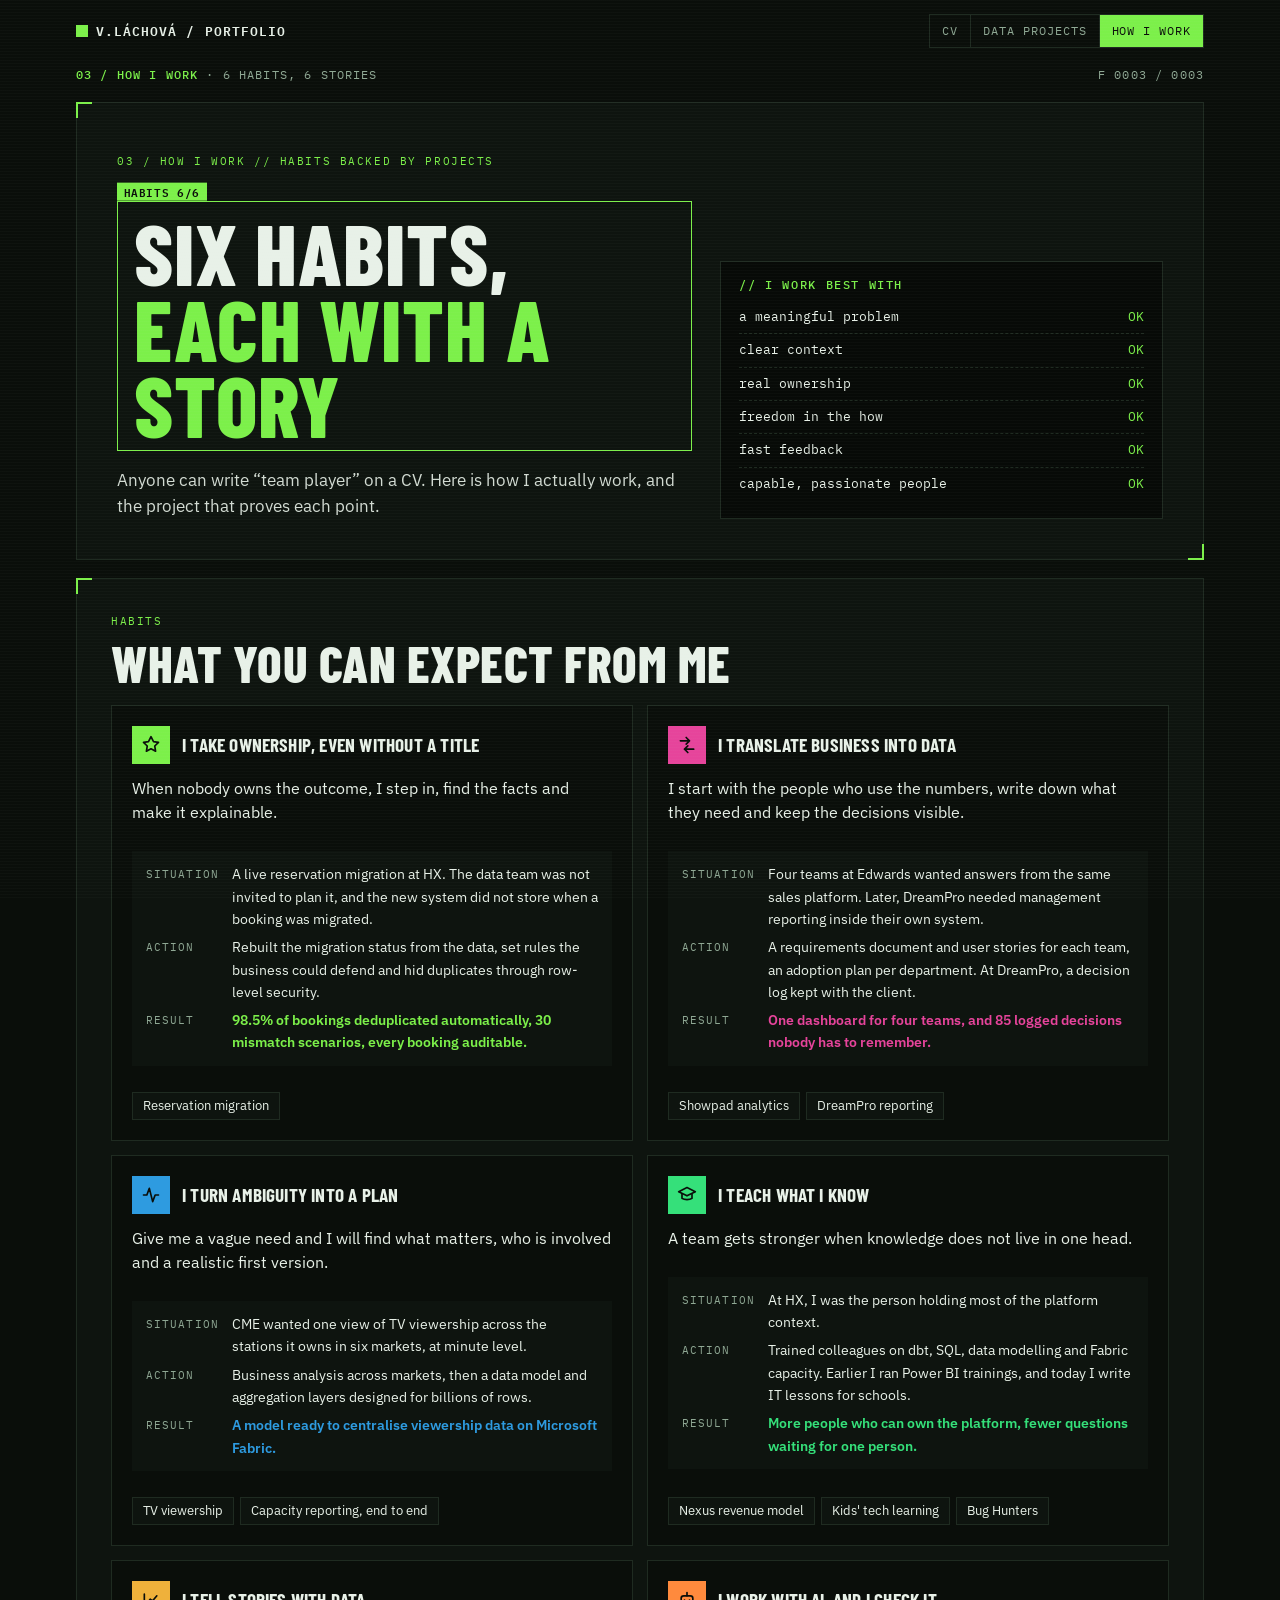
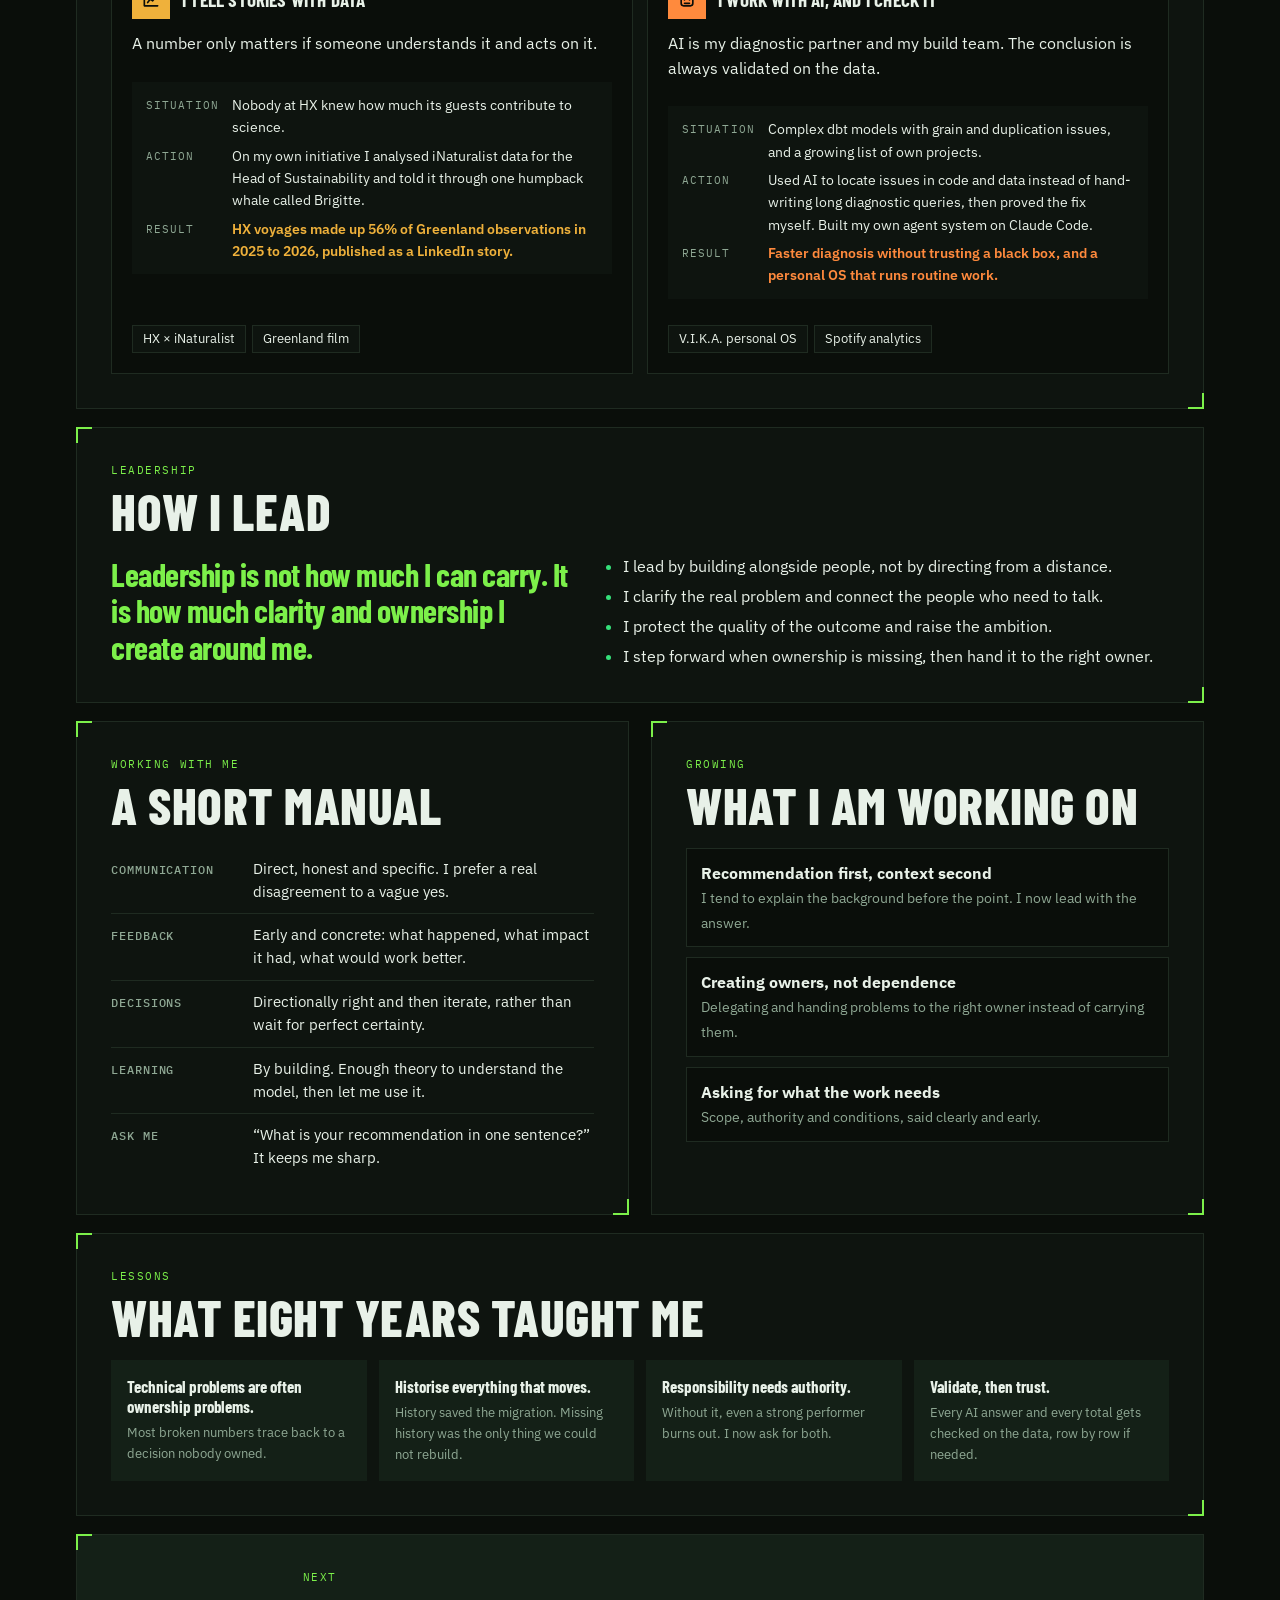
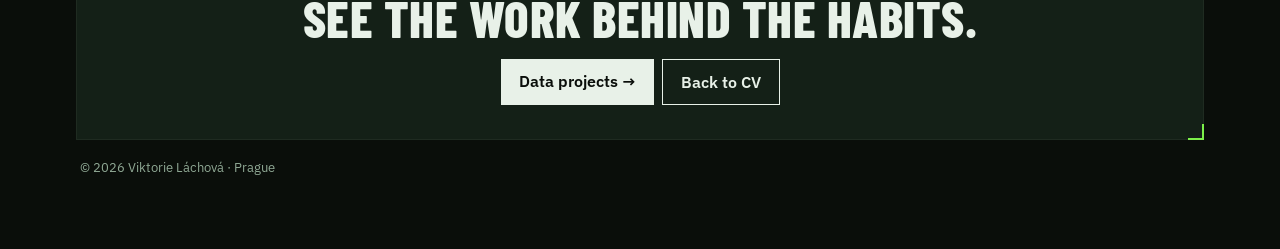
==== commit 9c892a39: "Complete project details, STRV role, drop DATHEA - Result and impact for every project that has a so" ====
--- a/how-i-work.html
+++ b/how-i-work.html
@@ -118,7 +118,7 @@
         <dl class="story">
           <dt>Situation</dt><dd>Four teams at Edwards wanted answers from the same sales platform. Later, DreamPro needed management reporting inside their own system.</dd>
           <dt>Action</dt><dd>A requirements document and user stories for each team, an adoption plan per department. At DreamPro, a decision log kept with the client.</dd>
-          <dt>Result</dt><dd class="r">One dashboard for four teams, and 39 logged decisions nobody has to remember.</dd>
+          <dt>Result</dt><dd class="r">One dashboard for four teams, and 85 logged decisions nobody has to remember.</dd>
         </dl>
         <div class="links"><a href="projects.html#edwards-showpad">Showpad analytics</a><a href="projects.html#dreampro">DreamPro reporting</a></div>
       </article>
@@ -151,9 +151,9 @@
         <dl class="story">
           <dt>Situation</dt><dd>Nobody at HX knew how much its guests contribute to science.</dd>
           <dt>Action</dt><dd>On my own initiative I analysed iNaturalist data for the Head of Sustainability and told it through one humpback whale called Brigitte.</dd>
-          <dt>Result</dt><dd class="r">HX makes up 47.2% of Greenland observations since 2024, 8× Lindblad, published as a LinkedIn story.</dd>
-        </dl>
-        <div class="links"><a href="projects.html#hx-inaturalist">HX × iNaturalist</a><a href="projects.html#dathea">DATHEA data art</a></div>
+          <dt>Result</dt><dd class="r">HX voyages made up 56% of Greenland observations in 2025 to 2026, published as a LinkedIn story.</dd>
+        </dl>
+        <div class="links"><a href="projects.html#hx-inaturalist">HX × iNaturalist</a><a href="projects.html#aimoreal-film">Greenland film</a></div>
       </article>
 
       <article class="habit" style="--hc: var(--c-aie)">
--- a/site.css
+++ b/site.css
@@ -1,4 +1,4 @@
-/* Shared look for all portfolio pages, in the DATHEA "Everything you see is data" language:
+/* Shared look for all portfolio pages, in the "Everything you see is data" language:
    near-black screen, acid green, one red tracker accent, HUD corner ticks, mono labels, condensed uppercase headlines.
    Deliberately single-theme (a screen), so the palette is the same for every viewer. */
 :root {
